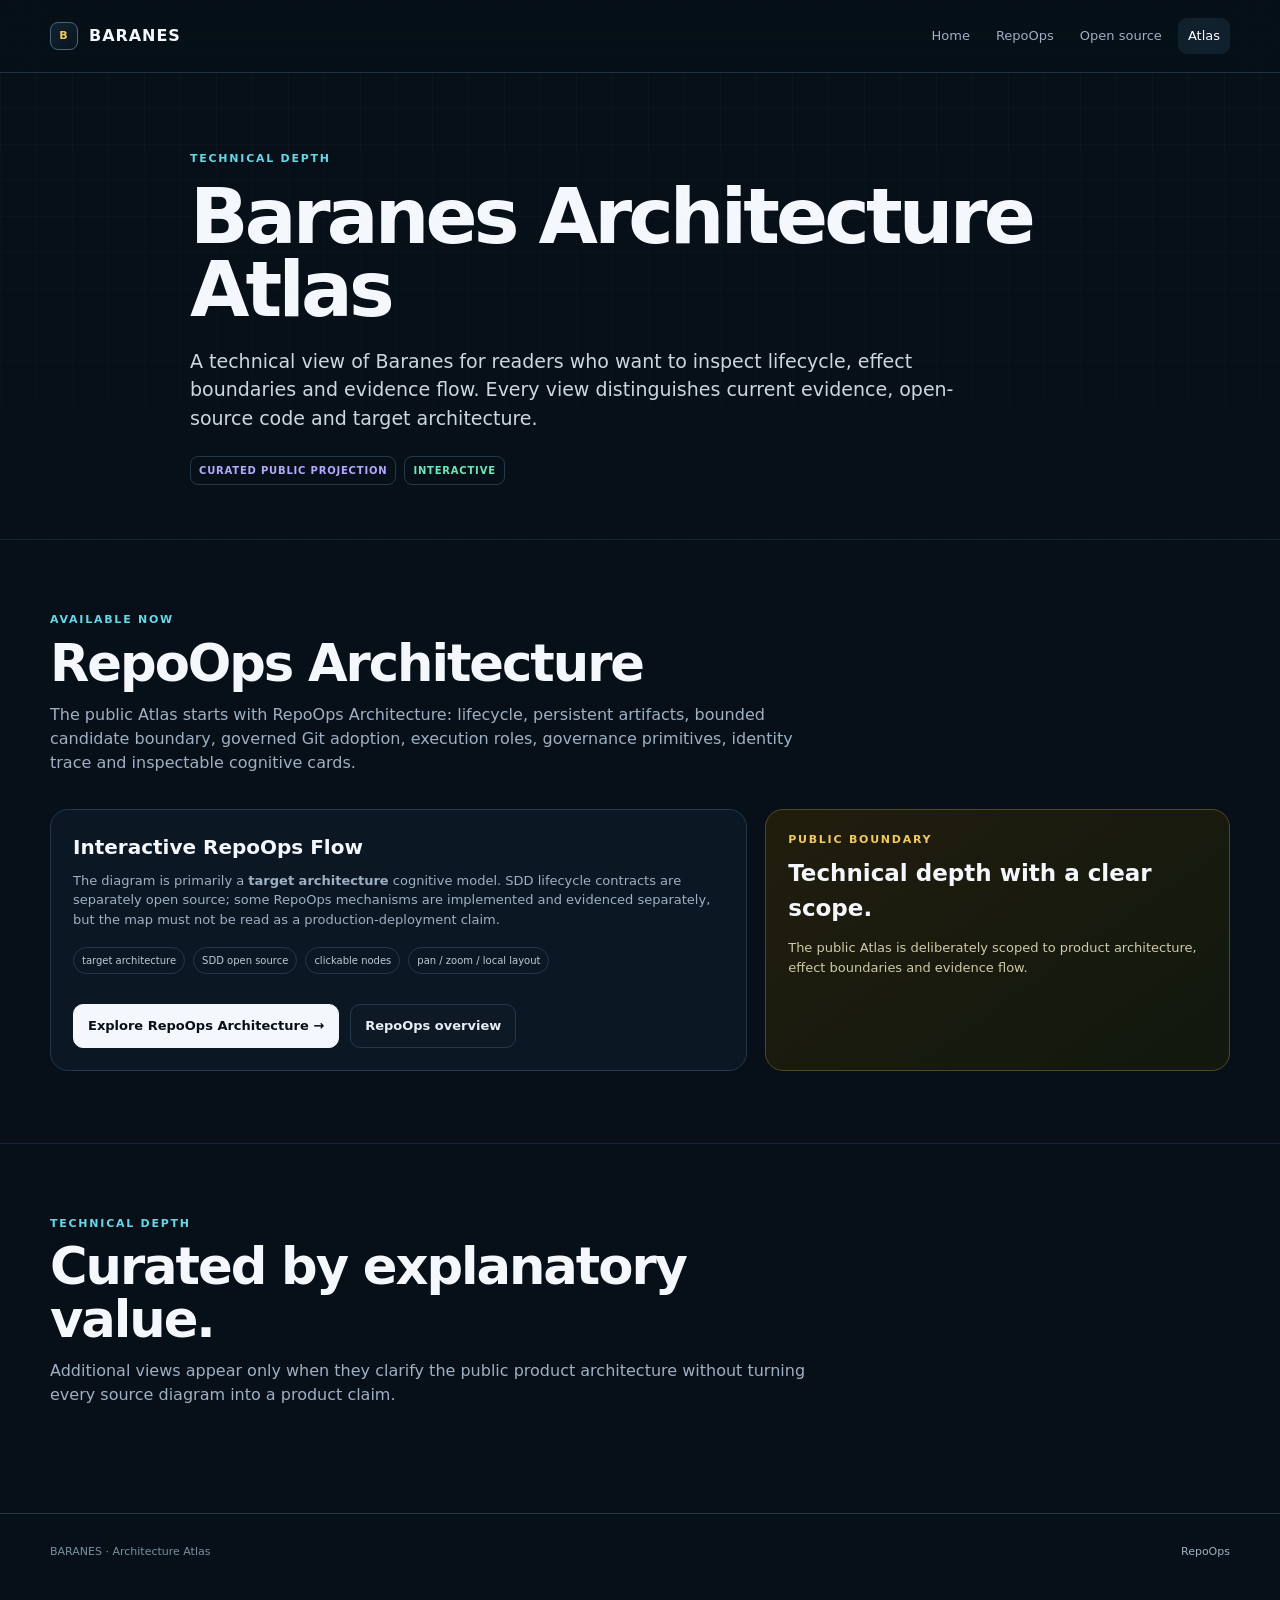
==== atlas/index.html @ 4f7cf048 "Publish Baranes Public Site V0" ====
<!doctype html><html lang="en"><head><meta charset="utf-8"><meta name="viewport" content="width=device-width,initial-scale=1"><title>Architecture Atlas — Baranes</title><meta name="description" content="Curated public technical architecture for Baranes, beginning with the interactive RepoOps target model."><link rel="stylesheet" href="../assets/site.css"></head><body>
<header class="topbar"><div class="shell topbar-inner"><a class="brand" href="../"><span class="brand-mark">B</span><span>BARANES</span></a><nav class="nav"><a data-nav href="../">Home</a><a data-nav href="../repoops/">RepoOps</a><a data-nav href="../open-source/">Open source</a><a data-nav href="./">Atlas</a></nav></div></header>
<main><section class="shell page-hero"><div class="eyebrow">Technical depth</div><h1>Baranes Architecture Atlas</h1><p>A technical view of Baranes for readers who want to inspect lifecycle, effect boundaries and evidence flow. Every view distinguishes current evidence, open-source code and target architecture.</p><div class="label-row"><span class="label target">Curated public projection</span><span class="label now">Interactive</span></div></section>
<section class="section"><div class="shell"><div class="section-head"><div class="kicker">Available now</div><h2>RepoOps Architecture</h2><p>The public Atlas starts with RepoOps Architecture: lifecycle, persistent artifacts, bounded candidate boundary, governed Git adoption, execution roles, governance primitives, identity trace and inspectable cognitive cards.</p></div><div class="proof-row"><div class="proof"><h3>Interactive RepoOps Flow</h3><p>The diagram is primarily a <b>target architecture</b> cognitive model. SDD lifecycle contracts are separately open source; some RepoOps mechanisms are implemented and evidenced separately, but the map must not be read as a production-deployment claim.</p><div class="meta"><span class="pill">target architecture</span><span class="pill">SDD open source</span><span class="pill">clickable nodes</span><span class="pill">pan / zoom / local layout</span></div><div class="cta-row"><a class="btn primary" href="./repoops/">Explore RepoOps Architecture →</a><a class="btn secondary" href="../repoops/">RepoOps overview</a></div></div><div class="callout"><div class="kicker">Public boundary</div><h3>Technical depth with a clear scope.</h3><p>The public Atlas is deliberately scoped to product architecture, effect boundaries and evidence flow.</p></div></div></div></section>
<section class="section"><div class="shell"><div class="section-head"><div class="kicker">Technical depth</div><h2>Curated by explanatory value.</h2><p>Additional views appear only when they clarify the public product architecture without turning every source diagram into a product claim.</p></div></div></section></main>
<footer class="footer"><div class="shell footer-inner"><span>BARANES · Architecture Atlas</span><a href="../repoops/">RepoOps</a></div></footer><script src="../assets/site.js"></script></body></html>
---- assets/site.css ----
:root{
  color-scheme:dark;
  --bg:#071018;
  --surface:#0c1722;
  --surface-2:#111f2d;
  --line:#24384a;
  --line-soft:#193044;
  --text:#f4f7fb;
  --muted:#9eb0c2;
  --soft:#c9d4de;
  --amber:#f4c95d;
  --cyan:#65d7e6;
  --green:#6ee7b7;
  --violet:#b6a7ff;
  --max:1180px;
}
*{box-sizing:border-box}
html{scroll-behavior:smooth}
body{margin:0;background:var(--bg);color:var(--text);font-family:Inter,ui-sans-serif,system-ui,-apple-system,BlinkMacSystemFont,"Segoe UI",sans-serif;line-height:1.5}
body:before{content:"";position:fixed;inset:0;pointer-events:none;background-image:linear-gradient(rgba(101,215,230,.035) 1px,transparent 1px),linear-gradient(90deg,rgba(101,215,230,.035) 1px,transparent 1px);background-size:36px 36px;mask-image:linear-gradient(to bottom,black,transparent 80%)}
a{color:inherit}.shell{width:min(var(--max),calc(100% - 40px));margin:auto}.topbar{position:sticky;top:0;z-index:50;border-bottom:1px solid rgba(36,56,74,.85);background:rgba(7,16,24,.88);backdrop-filter:blur(18px)}
.topbar-inner{height:72px;display:flex;align-items:center;justify-content:space-between;gap:22px}.brand{display:flex;align-items:center;gap:11px;text-decoration:none;font-weight:850;letter-spacing:.06em}.brand-mark{width:28px;height:28px;border:1px solid #496679;border-radius:8px;display:grid;place-items:center;font-size:11px;color:var(--amber);background:linear-gradient(145deg,#112331,#09151f)}.nav{display:flex;gap:6px;align-items:center;flex-wrap:wrap}.nav a{padding:8px 10px;border-radius:9px;color:var(--muted);font-size:13px;text-decoration:none}.nav a:hover,.nav a.active{background:#11202d;color:#fff}.nav .github{border:1px solid var(--line);color:#e7edf4}
.hero{padding:96px 0 72px;display:grid;grid-template-columns:minmax(0,1.18fr) minmax(340px,.82fr);gap:64px;align-items:center}.eyebrow,.kicker{font-size:11px;font-weight:850;letter-spacing:.16em;text-transform:uppercase;color:var(--cyan)}.hero h1{font-size:clamp(52px,7vw,92px);line-height:.93;letter-spacing:-.055em;margin:14px 0 22px}.lede{max-width:760px;font-size:clamp(19px,2vw,25px);line-height:1.35;color:#dce6ee;margin:0}.hero-copy{margin-top:24px;max-width:720px;font-size:15px;color:var(--muted)}.cta-row{display:flex;gap:11px;flex-wrap:wrap;margin-top:30px}.btn{display:inline-flex;align-items:center;justify-content:center;gap:7px;padding:11px 14px;border-radius:10px;text-decoration:none;font-size:13px;font-weight:780;border:1px solid var(--line)}.btn.primary{background:var(--text);color:#071018;border-color:var(--text)}.btn.secondary{background:#0d1a26;color:#e7eef5}.hero-panel{border:1px solid var(--line);border-radius:24px;padding:22px;background:linear-gradient(160deg,rgba(17,31,45,.96),rgba(8,20,29,.96));box-shadow:0 28px 80px rgba(0,0,0,.25)}.status-grid{display:grid;gap:10px}.status-card{border:1px solid var(--line-soft);border-radius:14px;padding:14px 15px;background:#0a1621}.status-label{font-size:9px;font-weight:900;letter-spacing:.12em;text-transform:uppercase;margin-bottom:5px}.status-label.now{color:var(--green)}.status-label.oss{color:var(--amber)}.status-label.target{color:var(--violet)}.status-card b{display:block;font-size:15px;margin-bottom:3px}.status-card p{margin:0;font-size:12px;color:var(--muted)}
.section{padding:72px 0;border-top:1px solid rgba(36,56,74,.55)}.section-head{max-width:780px;margin-bottom:34px}.section h2{font-size:clamp(32px,4vw,54px);line-height:1.03;letter-spacing:-.04em;margin:8px 0 13px}.section-head p{margin:0;color:var(--muted);font-size:16px}.cards{display:grid;grid-template-columns:repeat(3,minmax(0,1fr));gap:14px}.card{min-height:230px;padding:20px;border:1px solid var(--line);border-radius:18px;background:linear-gradient(145deg,#0e1c29,#09151f);display:flex;flex-direction:column}.card .num{font-size:10px;color:#6f879a;font-weight:800}.card h3{font-size:20px;margin:26px 0 10px}.card p{font-size:13px;color:var(--muted);margin:0}.card a{margin-top:auto;padding-top:24px;text-decoration:none;font-size:12px;font-weight:820;color:var(--cyan)}.problem-grid{display:grid;grid-template-columns:1fr 1fr;gap:18px}.quote-box{border:1px solid var(--line);border-radius:20px;padding:26px;background:#0a1621}.quote-box strong{font-size:25px;line-height:1.18;letter-spacing:-.025em;display:block}.quote-box p{color:var(--muted);font-size:13px;margin:16px 0 0}.principles{display:grid;gap:12px}.principle{padding:16px 18px;border-left:2px solid var(--cyan);background:#0a1621}.principle b{display:block;margin-bottom:4px}.principle span{font-size:13px;color:var(--muted)}
.flow{display:grid;grid-template-columns:repeat(5,minmax(0,1fr));gap:8px;align-items:stretch}.flow-step{position:relative;padding:16px 14px;border:1px solid var(--line);border-radius:14px;background:#0b1824}.flow-step:not(:last-child):after{content:"→";position:absolute;right:-11px;top:50%;transform:translateY(-50%);color:#7890a2;background:var(--bg);padding:2px}.flow-step b{display:block;font-size:12px;margin-bottom:5px}.flow-step span{font-size:10px;color:var(--muted)}
.proof-row{display:grid;grid-template-columns:1.2fr .8fr;gap:18px}.proof{border:1px solid var(--line);border-radius:18px;padding:22px;background:#0b1824}.proof h3{margin:0 0 9px;font-size:20px}.proof p{margin:0;color:var(--muted);font-size:13px}.proof .meta{margin-top:18px;display:flex;gap:8px;flex-wrap:wrap}.pill{border:1px solid var(--line);border-radius:999px;padding:5px 8px;font-size:10px;color:#bdcbd7}.callout{border:1px solid #514924;border-radius:18px;padding:22px;background:linear-gradient(145deg,#211d0d,#11180f)}.callout .kicker{color:var(--amber)}.callout h3{font-size:23px;margin:8px 0}.callout p{font-size:13px;color:#cfcaa9}.callout a{color:#fff;text-decoration:none;font-size:12px;font-weight:850}
.page-hero{padding:78px 0 54px;max-width:900px}.page-hero h1{font-size:clamp(48px,6vw,78px);line-height:.96;letter-spacing:-.05em;margin:12px 0 20px}.page-hero p{font-size:19px;color:#cbd7e1;max-width:780px}.label-row{display:flex;gap:8px;flex-wrap:wrap;margin-top:24px}.label{font-size:10px;font-weight:850;letter-spacing:.08em;text-transform:uppercase;padding:6px 8px;border-radius:8px;border:1px solid var(--line)}.label.target{color:var(--violet)}.label.now{color:var(--green)}.label.oss{color:var(--amber)}.two-col{display:grid;grid-template-columns:1fr 1fr;gap:20px}.feature-list{display:grid;gap:11px}.feature{padding:18px;border:1px solid var(--line);border-radius:15px;background:#0a1621}.feature b{display:block;margin-bottom:5px}.feature span{font-size:13px;color:var(--muted)}.codeflow{font-family:ui-monospace,SFMono-Regular,Menlo,monospace;font-size:12px;line-height:1.65;white-space:pre-wrap;color:#d7e4ed;border:1px solid var(--line);border-radius:16px;padding:20px;background:#061019;overflow:auto}.disclosure-table{width:100%;border-collapse:collapse;font-size:13px}.disclosure-table th,.disclosure-table td{text-align:left;padding:13px 12px;border-bottom:1px solid var(--line);vertical-align:top}.disclosure-table th{font-size:10px;text-transform:uppercase;letter-spacing:.08em;color:#7890a2}.tag{white-space:nowrap;font-size:9px;font-weight:900;letter-spacing:.08em;border-radius:999px;padding:5px 8px;border:1px solid var(--line)}.tag.keep{color:var(--green)}.tag.simplify{color:var(--cyan)}.tag.restricted{color:#f0a8a8}.tag.stale{color:var(--amber)}
.footer{border-top:1px solid var(--line);padding:30px 0 42px;color:#7890a2;font-size:11px}.footer-inner{display:flex;justify-content:space-between;gap:24px;flex-wrap:wrap}.footer a{text-decoration:none;color:#9fb0c2}
@media(max-width:900px){.hero{grid-template-columns:1fr;gap:34px;padding-top:64px}.cards{grid-template-columns:1fr}.problem-grid,.proof-row,.two-col{grid-template-columns:1fr}.flow{grid-template-columns:1fr 1fr}.flow-step:not(:last-child):after{display:none}.topbar-inner{height:auto;min-height:64px;padding:11px 0;align-items:flex-start;flex-direction:column}.nav{width:100%}.section{padding:52px 0}.shell{width:min(var(--max),calc(100% - 28px))}}
@media(max-width:560px){.flow{grid-template-columns:1fr}.hero h1{font-size:52px}.nav a{font-size:12px;padding:6px 7px}}
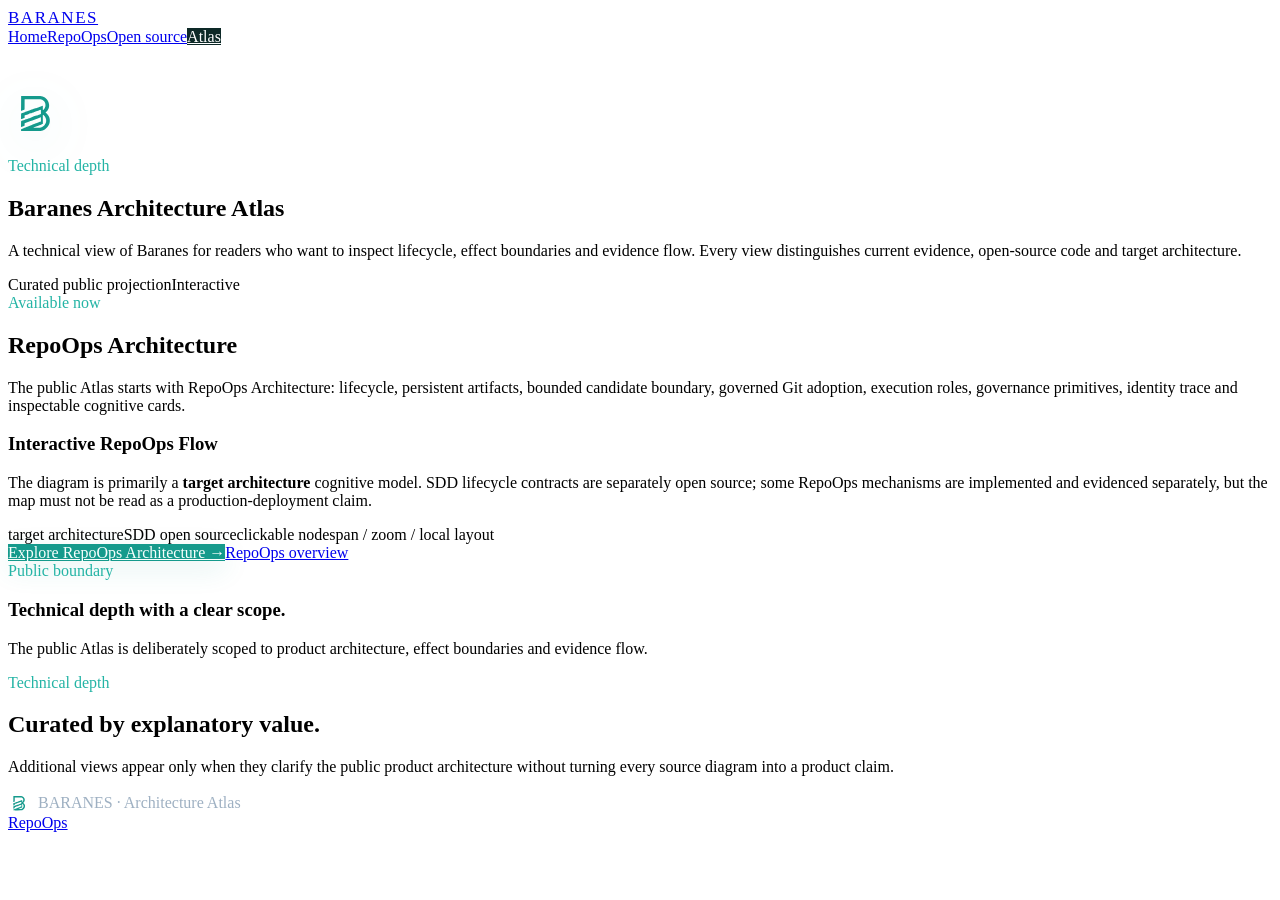
==== commit bf2d8776: "Declare Baranes metadata and favicon statically" ====
--- a/atlas/index.html
+++ b/atlas/index.html
@@ -1,4 +1,4 @@
-<!doctype html><html lang="en"><head><meta charset="utf-8"><meta name="viewport" content="width=device-width,initial-scale=1"><title>Architecture Atlas — Baranes</title><meta name="description" content="Curated public technical architecture for Baranes, beginning with the interactive RepoOps target model."><link rel="stylesheet" href="../assets/site.css"></head><body>
+<!doctype html><html lang="en"><head><meta charset="utf-8"><meta name="viewport" content="width=device-width,initial-scale=1"><title>Architecture Atlas — Baranes</title><meta name="description" content="Curated public technical architecture for Baranes, beginning with the interactive RepoOps target model."><meta name="theme-color" content="#071018"><link rel="canonical" href="https://magronxo.github.io/baranes-site/atlas/"><meta property="og:title" content="Architecture Atlas — Baranes"><meta property="og:description" content="Curated public technical architecture for Baranes, beginning with the interactive RepoOps target model."><meta property="og:type" content="website"><meta property="og:url" content="https://magronxo.github.io/baranes-site/atlas/"><meta name="twitter:card" content="summary"><meta name="twitter:title" content="Architecture Atlas — Baranes"><meta name="twitter:description" content="Curated public technical architecture for Baranes, beginning with the interactive RepoOps target model."><link rel="icon" type="image/svg+xml" href="../assets/baranes-symbol-teal.svg"><link rel="stylesheet" href="../assets/site.css"><link rel="stylesheet" href="../assets/brand.css"></head><body>
 <header class="topbar"><div class="shell topbar-inner"><a class="brand" href="../"><span class="brand-mark">B</span><span>BARANES</span></a><nav class="nav"><a data-nav href="../">Home</a><a data-nav href="../repoops/">RepoOps</a><a data-nav href="../open-source/">Open source</a><a data-nav href="./">Atlas</a></nav></div></header>
 <main><section class="shell page-hero"><div class="eyebrow">Technical depth</div><h1>Baranes Architecture Atlas</h1><p>A technical view of Baranes for readers who want to inspect lifecycle, effect boundaries and evidence flow. Every view distinguishes current evidence, open-source code and target architecture.</p><div class="label-row"><span class="label target">Curated public projection</span><span class="label now">Interactive</span></div></section>
 <section class="section"><div class="shell"><div class="section-head"><div class="kicker">Available now</div><h2>RepoOps Architecture</h2><p>The public Atlas starts with RepoOps Architecture: lifecycle, persistent artifacts, bounded candidate boundary, governed Git adoption, execution roles, governance primitives, identity trace and inspectable cognitive cards.</p></div><div class="proof-row"><div class="proof"><h3>Interactive RepoOps Flow</h3><p>The diagram is primarily a <b>target architecture</b> cognitive model. SDD lifecycle contracts are separately open source; some RepoOps mechanisms are implemented and evidenced separately, but the map must not be read as a production-deployment claim.</p><div class="meta"><span class="pill">target architecture</span><span class="pill">SDD open source</span><span class="pill">clickable nodes</span><span class="pill">pan / zoom / local layout</span></div><div class="cta-row"><a class="btn primary" href="./repoops/">Explore RepoOps Architecture →</a><a class="btn secondary" href="../repoops/">RepoOps overview</a></div></div><div class="callout"><div class="kicker">Public boundary</div><h3>Technical depth with a clear scope.</h3><p>The public Atlas is deliberately scoped to product architecture, effect boundaries and evidence flow.</p></div></div></div></section>
--- a/assets/brand.css
+++ b/assets/brand.css
@@ -0,0 +1,92 @@
+:root{
+  --brand-teal:#159a8c;
+  --brand-teal-bright:#24b4a5;
+  --brand-yellow:#f2c94c;
+  --cyan:#2ab5a7;
+}
+body:before{
+  background-image:linear-gradient(rgba(21,154,140,.045) 1px,transparent 1px),linear-gradient(90deg,rgba(21,154,140,.045) 1px,transparent 1px);
+}
+.topbar-inner{height:78px}
+.brand{gap:13px;font-size:17px}
+.brand-mark{
+  width:42px;
+  height:42px;
+  border:0;
+  border-radius:0;
+  font-size:0;
+  color:transparent;
+  background:transparent url('./baranes-symbol-teal.svg') center/contain no-repeat;
+  filter:drop-shadow(0 0 12px rgba(21,154,140,.18));
+}
+.brand>span:last-child{letter-spacing:.09em}
+.brand:hover .brand-mark{filter:drop-shadow(0 0 15px rgba(36,180,165,.3))}
+.nav a:hover,.nav a.active{background:#0d2927;color:#fff}
+.btn.primary{
+  background:var(--brand-teal);
+  color:#f7fffd;
+  border-color:#2aa99c;
+  box-shadow:0 8px 28px rgba(21,154,140,.12);
+}
+.btn.primary:hover{background:var(--brand-teal-bright);border-color:#41c6b8}
+.eyebrow,.kicker{color:var(--brand-teal-bright)}
+.card a{color:var(--brand-teal-bright)}
+.principle{border-left-color:var(--brand-teal)}
+.hero>div:first-child:before{
+  content:"";
+  display:block;
+  width:74px;
+  height:74px;
+  margin:0 0 18px;
+  background:url('./baranes-symbol-teal.svg') center/contain no-repeat;
+  filter:drop-shadow(0 12px 28px rgba(21,154,140,.14));
+}
+.page-hero:before{
+  content:"";
+  display:block;
+  width:54px;
+  height:54px;
+  margin-bottom:17px;
+  background:url('./baranes-symbol-teal.svg') center/contain no-repeat;
+  filter:drop-shadow(0 10px 24px rgba(21,154,140,.13));
+}
+.footer-inner>span:first-child{display:flex;align-items:center;gap:8px;color:#9eb0c2}
+.footer-inner>span:first-child:before{
+  content:"";
+  width:22px;
+  height:22px;
+  flex:0 0 22px;
+  background:url('./baranes-symbol-teal.svg') center/contain no-repeat;
+}
+.atlas-public-intro>div:first-child:before{
+  content:"";
+  display:block;
+  width:50px;
+  height:50px;
+  margin-bottom:13px;
+  background:url('./baranes-symbol-teal.svg') center/contain no-repeat;
+  filter:drop-shadow(0 10px 24px rgba(21,154,140,.14));
+}
+.atlas-toolbar>div:first-child{position:relative;padding-left:34px}
+.atlas-toolbar>div:first-child:before{
+  content:"";
+  position:absolute;
+  left:0;
+  top:50%;
+  width:25px;
+  height:25px;
+  transform:translateY(-50%);
+  background:url('./baranes-symbol-teal.svg') center/contain no-repeat;
+}
+.atlas-kicker{color:var(--brand-teal-bright)!important}
+:focus-visible{outline:2px solid var(--brand-teal-bright);outline-offset:3px}
+@media(prefers-reduced-motion:reduce){
+  html{scroll-behavior:auto}
+  *,*::before,*::after{animation-duration:.01ms!important;animation-iteration-count:1!important;transition-duration:.01ms!important;scroll-behavior:auto!important}
+}
+@media(max-width:900px){
+  .topbar-inner{height:auto}
+  .brand-mark{width:38px;height:38px}
+  .hero>div:first-child:before{width:62px;height:62px;margin-bottom:15px}
+  .page-hero:before{width:48px;height:48px}
+}
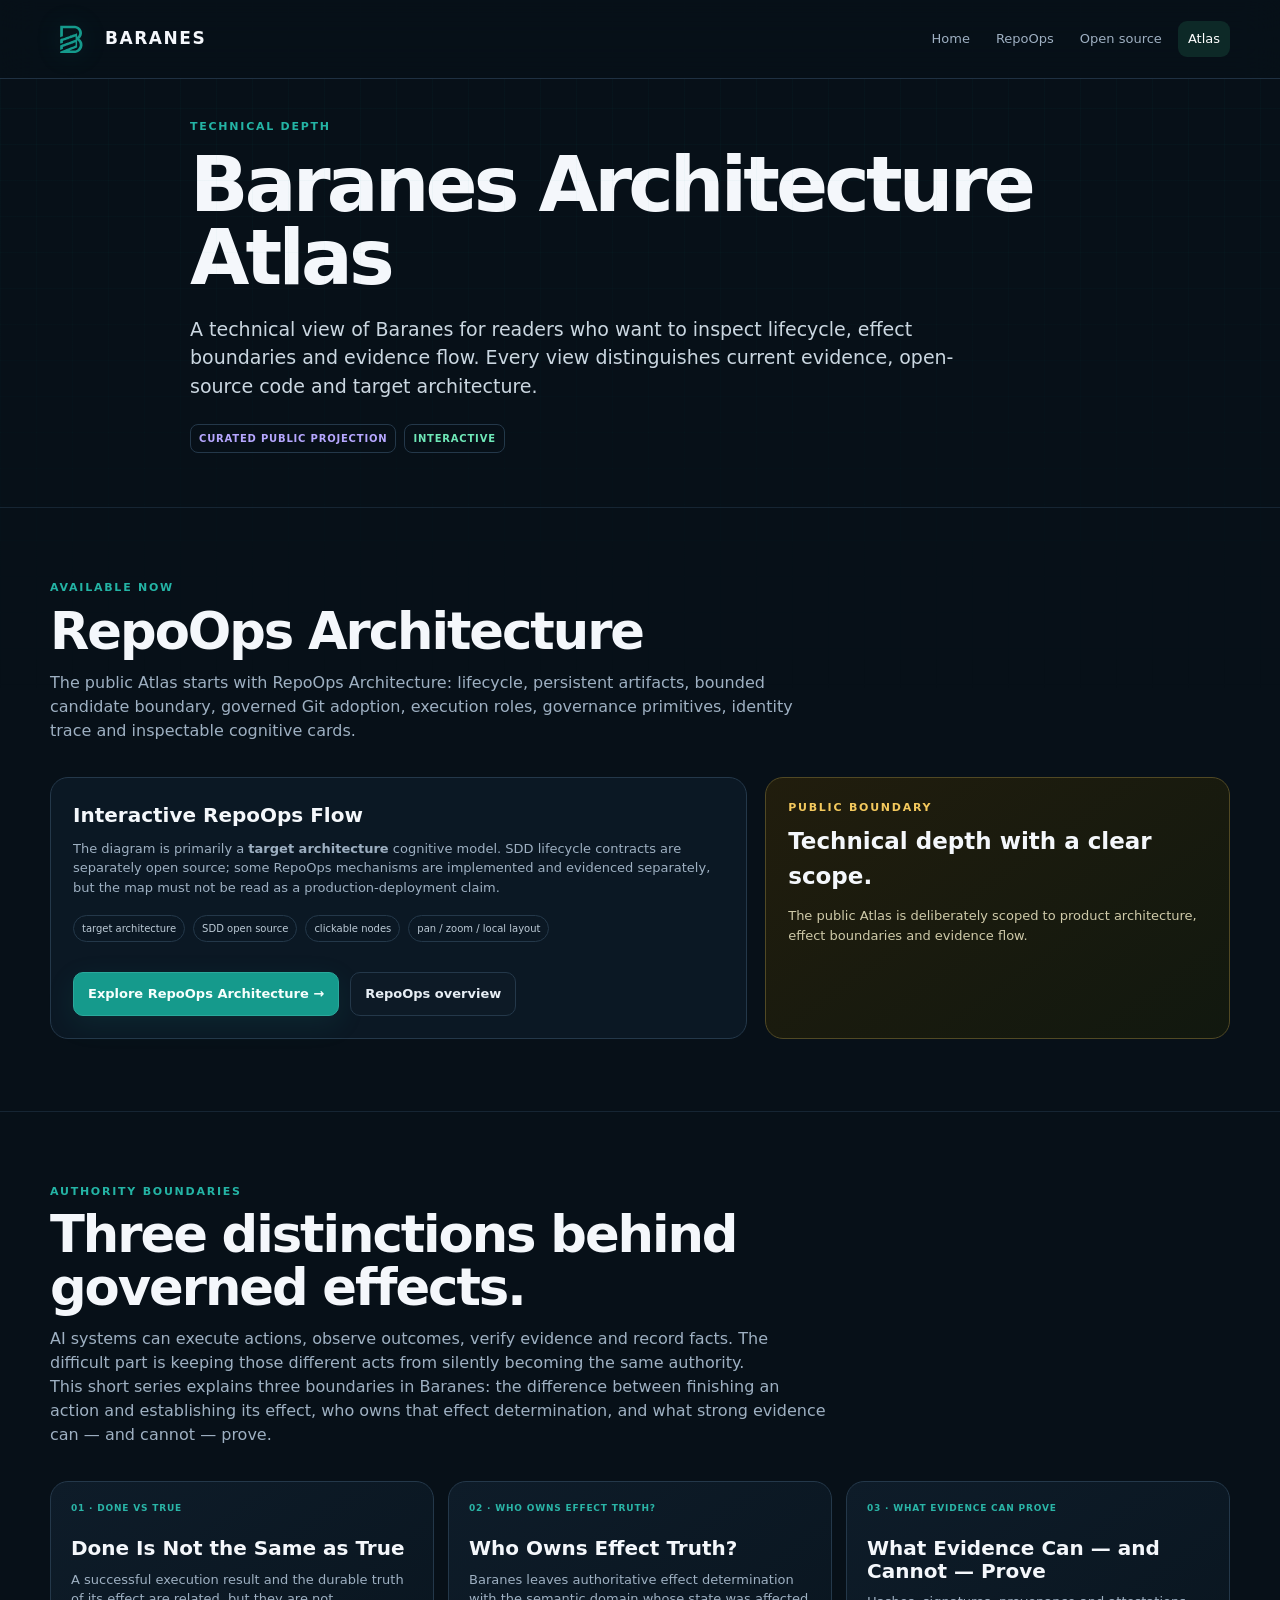
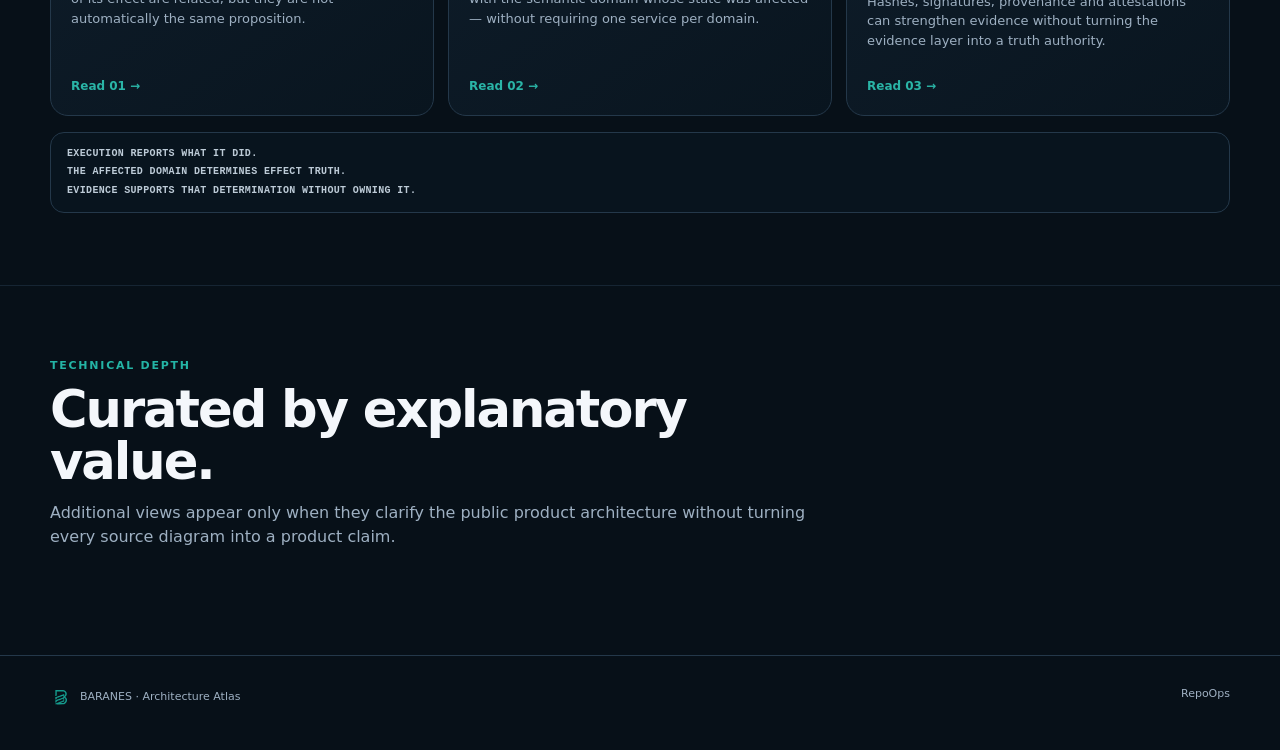
==== commit 73c987c8: "Add Atlas authority-boundary fascicles" ====
--- a/atlas/index.html
+++ b/atlas/index.html
@@ -1,6 +1,7 @@
-<!doctype html><html lang="en"><head><meta charset="utf-8"><meta name="viewport" content="width=device-width,initial-scale=1"><title>Architecture Atlas — Baranes</title><meta name="description" content="Curated public technical architecture for Baranes, beginning with the interactive RepoOps target model."><meta name="theme-color" content="#071018"><link rel="canonical" href="https://magronxo.github.io/baranes-site/atlas/"><meta property="og:title" content="Architecture Atlas — Baranes"><meta property="og:description" content="Curated public technical architecture for Baranes, beginning with the interactive RepoOps target model."><meta property="og:type" content="website"><meta property="og:url" content="https://magronxo.github.io/baranes-site/atlas/"><meta name="twitter:card" content="summary"><meta name="twitter:title" content="Architecture Atlas — Baranes"><meta name="twitter:description" content="Curated public technical architecture for Baranes, beginning with the interactive RepoOps target model."><link rel="icon" type="image/svg+xml" href="../assets/baranes-symbol-teal.svg"><link rel="stylesheet" href="../assets/site.css"><link rel="stylesheet" href="../assets/brand.css"></head><body>
-<header class="topbar"><div class="shell topbar-inner"><a class="brand" href="../"><span class="brand-mark">B</span><span>BARANES</span></a><nav class="nav"><a data-nav href="../">Home</a><a data-nav href="../repoops/">RepoOps</a><a data-nav href="../open-source/">Open source</a><a data-nav href="./">Atlas</a></nav></div></header>
+<!DOCTYPE html>
+<html lang="en"><head><meta charset="utf-8"/><meta content="width=device-width,initial-scale=1" name="viewport"/><title>Architecture Atlas — Baranes</title><meta content="Curated public technical architecture for Baranes, beginning with the interactive RepoOps target model." name="description"/><meta content="#071018" name="theme-color"/><link href="https://magronxo.github.io/baranes-site/atlas/" rel="canonical"/><meta content="Architecture Atlas — Baranes" property="og:title"/><meta content="Curated public technical architecture for Baranes, beginning with the interactive RepoOps target model." property="og:description"/><meta content="website" property="og:type"/><meta content="https://magronxo.github.io/baranes-site/atlas/" property="og:url"/><meta content="summary" name="twitter:card"/><meta content="Architecture Atlas — Baranes" name="twitter:title"/><meta content="Curated public technical architecture for Baranes, beginning with the interactive RepoOps target model." name="twitter:description"/><link href="../assets/baranes-symbol-teal.svg" rel="icon" type="image/svg+xml"/><link href="../assets/site.css" rel="stylesheet"/><link href="../assets/brand.css" rel="stylesheet"/></head><body>
+<header class="topbar"><div class="shell topbar-inner"><a class="brand" href="../"><span class="brand-mark">B</span><span>BARANES</span></a><nav class="nav"><a data-nav="" href="../">Home</a><a data-nav="" href="../repoops/">RepoOps</a><a data-nav="" href="../open-source/">Open source</a><a data-nav="" href="./">Atlas</a></nav></div></header>
 <main><section class="shell page-hero"><div class="eyebrow">Technical depth</div><h1>Baranes Architecture Atlas</h1><p>A technical view of Baranes for readers who want to inspect lifecycle, effect boundaries and evidence flow. Every view distinguishes current evidence, open-source code and target architecture.</p><div class="label-row"><span class="label target">Curated public projection</span><span class="label now">Interactive</span></div></section>
 <section class="section"><div class="shell"><div class="section-head"><div class="kicker">Available now</div><h2>RepoOps Architecture</h2><p>The public Atlas starts with RepoOps Architecture: lifecycle, persistent artifacts, bounded candidate boundary, governed Git adoption, execution roles, governance primitives, identity trace and inspectable cognitive cards.</p></div><div class="proof-row"><div class="proof"><h3>Interactive RepoOps Flow</h3><p>The diagram is primarily a <b>target architecture</b> cognitive model. SDD lifecycle contracts are separately open source; some RepoOps mechanisms are implemented and evidenced separately, but the map must not be read as a production-deployment claim.</p><div class="meta"><span class="pill">target architecture</span><span class="pill">SDD open source</span><span class="pill">clickable nodes</span><span class="pill">pan / zoom / local layout</span></div><div class="cta-row"><a class="btn primary" href="./repoops/">Explore RepoOps Architecture →</a><a class="btn secondary" href="../repoops/">RepoOps overview</a></div></div><div class="callout"><div class="kicker">Public boundary</div><h3>Technical depth with a clear scope.</h3><p>The public Atlas is deliberately scoped to product architecture, effect boundaries and evidence flow.</p></div></div></div></section>
-<section class="section"><div class="shell"><div class="section-head"><div class="kicker">Technical depth</div><h2>Curated by explanatory value.</h2><p>Additional views appear only when they clarify the public product architecture without turning every source diagram into a product claim.</p></div></div></section></main>
+<section class="section" id="authority-boundaries"><div class="shell"><div class="section-head"><div class="kicker">Authority boundaries</div><h2>Three distinctions behind governed effects.</h2><p>AI systems can execute actions, observe outcomes, verify evidence and record facts. The difficult part is keeping those different acts from silently becoming the same authority.</p><p>This short series explains three boundaries in Baranes: the difference between finishing an action and establishing its effect, who owns that effect determination, and what strong evidence can — and cannot — prove.</p></div><div class="series-index"><article class="series-card"><div class="num">01 · DONE VS TRUE</div><h3>Done Is Not the Same as True</h3><p>A successful execution result and the durable truth of its effect are related, but they are not automatically the same proposition.</p><a href="./done-vs-true/">Read 01 →</a></article><article class="series-card"><div class="num">02 · WHO OWNS EFFECT TRUTH?</div><h3>Who Owns Effect Truth?</h3><p>Baranes leaves authoritative effect determination with the semantic domain whose state was affected — without requiring one service per domain.</p><a href="./effect-truth/">Read 02 →</a></article><article class="series-card"><div class="num">03 · WHAT EVIDENCE CAN PROVE</div><h3>What Evidence Can — and Cannot — Prove</h3><p>Hashes, signatures, provenance and attestations can strengthen evidence without turning the evidence layer into a truth authority.</p><a href="./evidence-and-truth/">Read 03 →</a></article></div><div class="series-takeaway"><span>EXECUTION REPORTS WHAT IT DID.</span><span>THE AFFECTED DOMAIN DETERMINES EFFECT TRUTH.</span><span>EVIDENCE SUPPORTS THAT DETERMINATION WITHOUT OWNING IT.</span></div></div></section><section class="section"><div class="shell"><div class="section-head"><div class="kicker">Technical depth</div><h2>Curated by explanatory value.</h2><p>Additional views appear only when they clarify the public product architecture without turning every source diagram into a product claim.</p></div></div></section></main>
 <footer class="footer"><div class="shell footer-inner"><span>BARANES · Architecture Atlas</span><a href="../repoops/">RepoOps</a></div></footer><script src="../assets/site.js"></script></body></html>
--- a/assets/site.css
+++ b/assets/site.css
@@ -28,3 +28,38 @@
 .footer{border-top:1px solid var(--line);padding:30px 0 42px;color:#7890a2;font-size:11px}.footer-inner{display:flex;justify-content:space-between;gap:24px;flex-wrap:wrap}.footer a{text-decoration:none;color:#9fb0c2}
 @media(max-width:900px){.hero{grid-template-columns:1fr;gap:34px;padding-top:64px}.cards{grid-template-columns:1fr}.problem-grid,.proof-row,.two-col{grid-template-columns:1fr}.flow{grid-template-columns:1fr 1fr}.flow-step:not(:last-child):after{display:none}.topbar-inner{height:auto;min-height:64px;padding:11px 0;align-items:flex-start;flex-direction:column}.nav{width:100%}.section{padding:52px 0}.shell{width:min(var(--max),calc(100% - 28px))}}
 @media(max-width:560px){.flow{grid-template-columns:1fr}.hero h1{font-size:52px}.nav a{font-size:12px;padding:6px 7px}}
+
+
+/* Atlas authority-boundary fascicles */
+.series-index{display:grid;grid-template-columns:repeat(3,minmax(0,1fr));gap:14px}
+.series-card{min-height:235px;padding:20px;border:1px solid var(--line);border-radius:18px;background:linear-gradient(145deg,#0e1c29,#09151f);display:flex;flex-direction:column}
+.series-card .num{font-size:9px;letter-spacing:.09em;color:var(--cyan);font-weight:850}
+.series-card h3{font-size:20px;line-height:1.12;margin:22px 0 10px}
+.series-card p{font-size:13px;color:var(--muted);margin:0}
+.series-card a{margin-top:auto;padding-top:24px;text-decoration:none;font-size:12px;font-weight:820;color:var(--cyan)}
+.series-takeaway{margin-top:16px;padding:14px 16px;border:1px solid var(--line);border-radius:14px;background:#08141e;display:grid;gap:4px;font:700 10px/1.45 ui-monospace,SFMono-Regular,Menlo,monospace;color:#bdcbd7;letter-spacing:.035em}
+.fascicle-page{overflow:hidden}
+.fascicle-hero{padding:46px 0 42px;max-width:1060px}
+.fascicle-breadcrumb{display:flex;gap:7px;align-items:center;flex-wrap:wrap;margin-bottom:18px;font-size:10px;text-transform:uppercase;letter-spacing:.09em;color:#7890a2}
+.fascicle-breadcrumb a{text-decoration:none;color:#a9bac7}
+.fascicle-hero h1{font-size:clamp(48px,6.5vw,82px);line-height:.94;letter-spacing:-.052em;margin:10px 0 17px;max-width:940px}
+.fascicle-deck{font-size:clamp(18px,2vw,24px);line-height:1.38;color:#d5e0e8;max-width:850px;margin:0}
+.concept-equation{margin-top:28px;padding:18px 20px;border:1px solid var(--line);border-radius:16px;background:#08141e;display:grid;grid-template-columns:1fr auto 1fr;align-items:center;gap:18px;font:800 clamp(15px,2vw,22px)/1.25 ui-monospace,SFMono-Regular,Menlo,monospace;letter-spacing:-.02em}
+.concept-equation strong{color:var(--amber);font-size:1.15em;white-space:nowrap}
+.concept-equation span:last-child{text-align:right;color:#d8e2ea}
+.concept-equation-stack{grid-template-columns:1fr;gap:7px;text-align:left}.concept-equation-stack strong{line-height:.8}.concept-equation-stack span:last-child{text-align:left}
+.concept-equation.compact{margin:16px 0;font-size:13px;padding:13px 14px}
+.concept-stack{display:grid;gap:7px;margin:18px 0}.concept-stack.two{grid-template-columns:1fr 1fr}.concept-stack code{display:block;padding:10px 12px;border-left:2px solid var(--cyan);background:#08141e;color:#dce6ee;font-size:11px;white-space:normal}.hero-stack{margin-top:28px}.hero-stack code{font-size:12px;padding:12px 14px}
+.authority-diagram{margin-top:22px;padding:18px;border:1px solid var(--line);border-radius:18px;background:linear-gradient(145deg,#0b1824,#07131c)}
+.diagram-linear{display:grid;grid-template-columns:1fr minmax(100px,.32fr) 1fr;gap:12px;align-items:center}
+.authority-node{border:1px solid var(--line);border-radius:14px;padding:14px;background:#0b1722;min-width:0}.authority-node span{display:block;font-size:9px;font-weight:900;letter-spacing:.11em;text-transform:uppercase;margin-bottom:5px}.authority-node b{display:block;font-size:15px;line-height:1.2}.authority-node small{display:block;margin-top:5px;font-size:10px;color:#a9bac7}.authority-node.claim{border-color:#66579d;background:#18162a}.authority-node.claim span{color:var(--violet)}.authority-node.evidence{border-color:#1e7183;background:#09212a}.authority-node.evidence span{color:var(--cyan)}.authority-node.authority{border-color:#198b80;background:#09221f}.authority-node.authority span{color:var(--brand-teal,#2ab5a7)}.authority-node.acceptance{border-color:#6d5c22;background:#211d0d}.authority-node.acceptance span{color:var(--amber)}.authority-node.wide{max-width:680px;width:100%;margin:auto;text-align:center}
+.authority-edge{display:grid;place-items:center;gap:4px;text-align:center;color:#8094a6}.authority-edge span{font-size:9px}.authority-edge b{font-size:24px;font-weight:500;color:#92a6b7}.authority-edge.vertical{margin:6px auto}.authority-edge.separate{opacity:.86}
+.authority-inputs{display:grid;grid-template-columns:repeat(3,minmax(0,1fr));gap:10px}.authority-inputs.four{grid-template-columns:repeat(4,minmax(0,1fr))}
+.acceptance-aside{margin:18px auto 0;padding-top:14px;border-top:1px dashed #5e562d;max-width:680px}.acceptance-aside>span{display:block;margin-bottom:7px;font-size:9px;text-transform:uppercase;letter-spacing:.1em;color:#aa9d65;text-align:center}
+.fascicle-takeaway{margin:18px 0 0;padding-left:15px;border-left:3px solid var(--brand-teal,#159a8c);font-size:15px;font-weight:760;color:#dce6ee}
+.fascicle-copy{max-width:880px}.fascicle-copy>p{color:#bac8d3;font-size:15px;line-height:1.72}.fascicle-copy h3{font-size:22px;letter-spacing:-.02em;margin:36px 0 10px}.fascicle-list{color:#c9d5df;padding-left:22px}.fascicle-list li{margin:7px 0}.misconception{margin:34px 0;padding:19px;border:1px solid var(--line);border-radius:16px;background:#0a1621}.misconception h3{margin:6px 0 8px}.misconception p{margin:0;color:var(--muted)}
+.technical-expander{border:1px solid var(--line);border-radius:16px;background:#08141e;overflow:hidden}.technical-expander summary{cursor:pointer;padding:15px 17px;font-size:13px;font-weight:820;color:#dce6ee;list-style-position:inside}.technical-expander[open] summary{border-bottom:1px solid var(--line)}.technical-body{padding:16px 18px;color:#aebdca;font-size:13px;line-height:1.65}.technical-body p:first-child{margin-top:0}.technical-body blockquote{margin:16px 0;padding:12px 14px;border-left:2px solid var(--cyan);background:#0a1722;color:#d9e4eb}
+.fascicle-nav{display:flex;justify-content:space-between;align-items:center;gap:12px;flex-wrap:wrap;margin-top:18px}.fascicle-nav a{padding:9px 11px;border:1px solid var(--line);border-radius:9px;text-decoration:none;font-size:11px;color:#d8e3eb;background:#0a1621}.fascicle-nav.three{display:grid;grid-template-columns:1fr auto 1fr}.fascicle-nav.three a:last-child{text-align:right}
+.evidence-grid{display:grid;grid-template-columns:1fr 1fr;gap:10px;margin:18px 0}.mini-flow{display:flex;align-items:center;gap:8px;flex-wrap:wrap;margin:18px 0;padding:13px;border:1px solid var(--line);border-radius:14px;background:#08141e}.mini-flow span{font-size:10px;color:#c7d4de}.mini-flow b{color:#7c92a5}
+@media(max-width:900px){.series-index{grid-template-columns:1fr}.fascicle-hero{padding-top:34px}.authority-inputs.four{grid-template-columns:1fr 1fr}.concept-stack.two{grid-template-columns:1fr}.fascicle-nav.three{grid-template-columns:1fr}.fascicle-nav.three a:last-child{text-align:left}}
+@media(max-width:640px){.diagram-linear{grid-template-columns:1fr}.authority-edge{display:flex;justify-content:center}.authority-edge b{transform:rotate(90deg)}.authority-inputs,.authority-inputs.four{grid-template-columns:1fr}.concept-equation{grid-template-columns:1fr;gap:7px}.concept-equation strong{line-height:.8}.concept-equation span:last-child{text-align:left}.evidence-grid{grid-template-columns:1fr}.fascicle-hero h1{font-size:47px}}
--- a/assets/brand.css
+++ b/assets/brand.css
@@ -32,50 +32,56 @@
 .eyebrow,.kicker{color:var(--brand-teal-bright)}
 .card a{color:var(--brand-teal-bright)}
 .principle{border-left-color:var(--brand-teal)}
-.hero>div:first-child:before{
-  content:"";
-  display:block;
-  width:74px;
-  height:74px;
-  margin:0 0 18px;
-  background:url('./baranes-symbol-teal.svg') center/contain no-repeat;
-  filter:drop-shadow(0 12px 28px rgba(21,154,140,.14));
+
+/* The topbar owns the brand mark. Keep page intros compact and content-first. */
+.hero{padding-top:44px}
+.page-hero{padding-top:40px}
+.hero>div:first-child:before,
+.page-hero:before,
+.atlas-public-intro>div:first-child:before,
+.atlas-toolbar>div:first-child:before{
+  content:none!important;
+  display:none!important;
 }
-.page-hero:before{
-  content:"";
-  display:block;
-  width:54px;
-  height:54px;
-  margin-bottom:17px;
-  background:url('./baranes-symbol-teal.svg') center/contain no-repeat;
-  filter:drop-shadow(0 10px 24px rgba(21,154,140,.13));
+.atlas-public-intro{padding-top:18px!important}
+.atlas-toolbar>div:first-child{position:relative;padding-left:0!important}
+
+/* Home: use the upper-right space for the headline, then let the evidence panel begin below it. */
+@media(min-width:901px){
+  .hero{
+    padding-top:32px;
+    grid-template-columns:minmax(0,1fr) minmax(180px,.52fr) minmax(300px,.48fr);
+    grid-template-areas:
+      "eyebrow eyebrow ."
+      "title title ."
+      "lede panel panel"
+      "copy panel panel"
+      "cta panel panel";
+    column-gap:34px;
+    row-gap:0;
+    align-items:start;
+  }
+  .hero>div:first-child{display:contents}
+  .hero .eyebrow{grid-area:eyebrow;margin-bottom:8px}
+  .hero h1{
+    grid-area:title;
+    max-width:930px;
+    margin:0 0 26px;
+    font-size:clamp(52px,5.8vw,84px);
+    line-height:.93;
+  }
+  .hero .lede{grid-area:lede}
+  .hero .hero-copy{grid-area:copy}
+  .hero .cta-row{grid-area:cta}
+  .hero-panel{grid-area:panel;margin-top:34px}
 }
+
 .footer-inner>span:first-child{display:flex;align-items:center;gap:8px;color:#9eb0c2}
 .footer-inner>span:first-child:before{
   content:"";
   width:22px;
   height:22px;
   flex:0 0 22px;
-  background:url('./baranes-symbol-teal.svg') center/contain no-repeat;
-}
-.atlas-public-intro>div:first-child:before{
-  content:"";
-  display:block;
-  width:50px;
-  height:50px;
-  margin-bottom:13px;
-  background:url('./baranes-symbol-teal.svg') center/contain no-repeat;
-  filter:drop-shadow(0 10px 24px rgba(21,154,140,.14));
-}
-.atlas-toolbar>div:first-child{position:relative;padding-left:34px}
-.atlas-toolbar>div:first-child:before{
-  content:"";
-  position:absolute;
-  left:0;
-  top:50%;
-  width:25px;
-  height:25px;
-  transform:translateY(-50%);
   background:url('./baranes-symbol-teal.svg') center/contain no-repeat;
 }
 .atlas-kicker{color:var(--brand-teal-bright)!important}
@@ -87,6 +93,7 @@
 @media(max-width:900px){
   .topbar-inner{height:auto}
   .brand-mark{width:38px;height:38px}
-  .hero>div:first-child:before{width:62px;height:62px;margin-bottom:15px}
-  .page-hero:before{width:48px;height:48px}
+  .hero{padding-top:32px}
+  .page-hero{padding-top:30px}
+  .atlas-public-intro{padding-top:16px!important}
 }
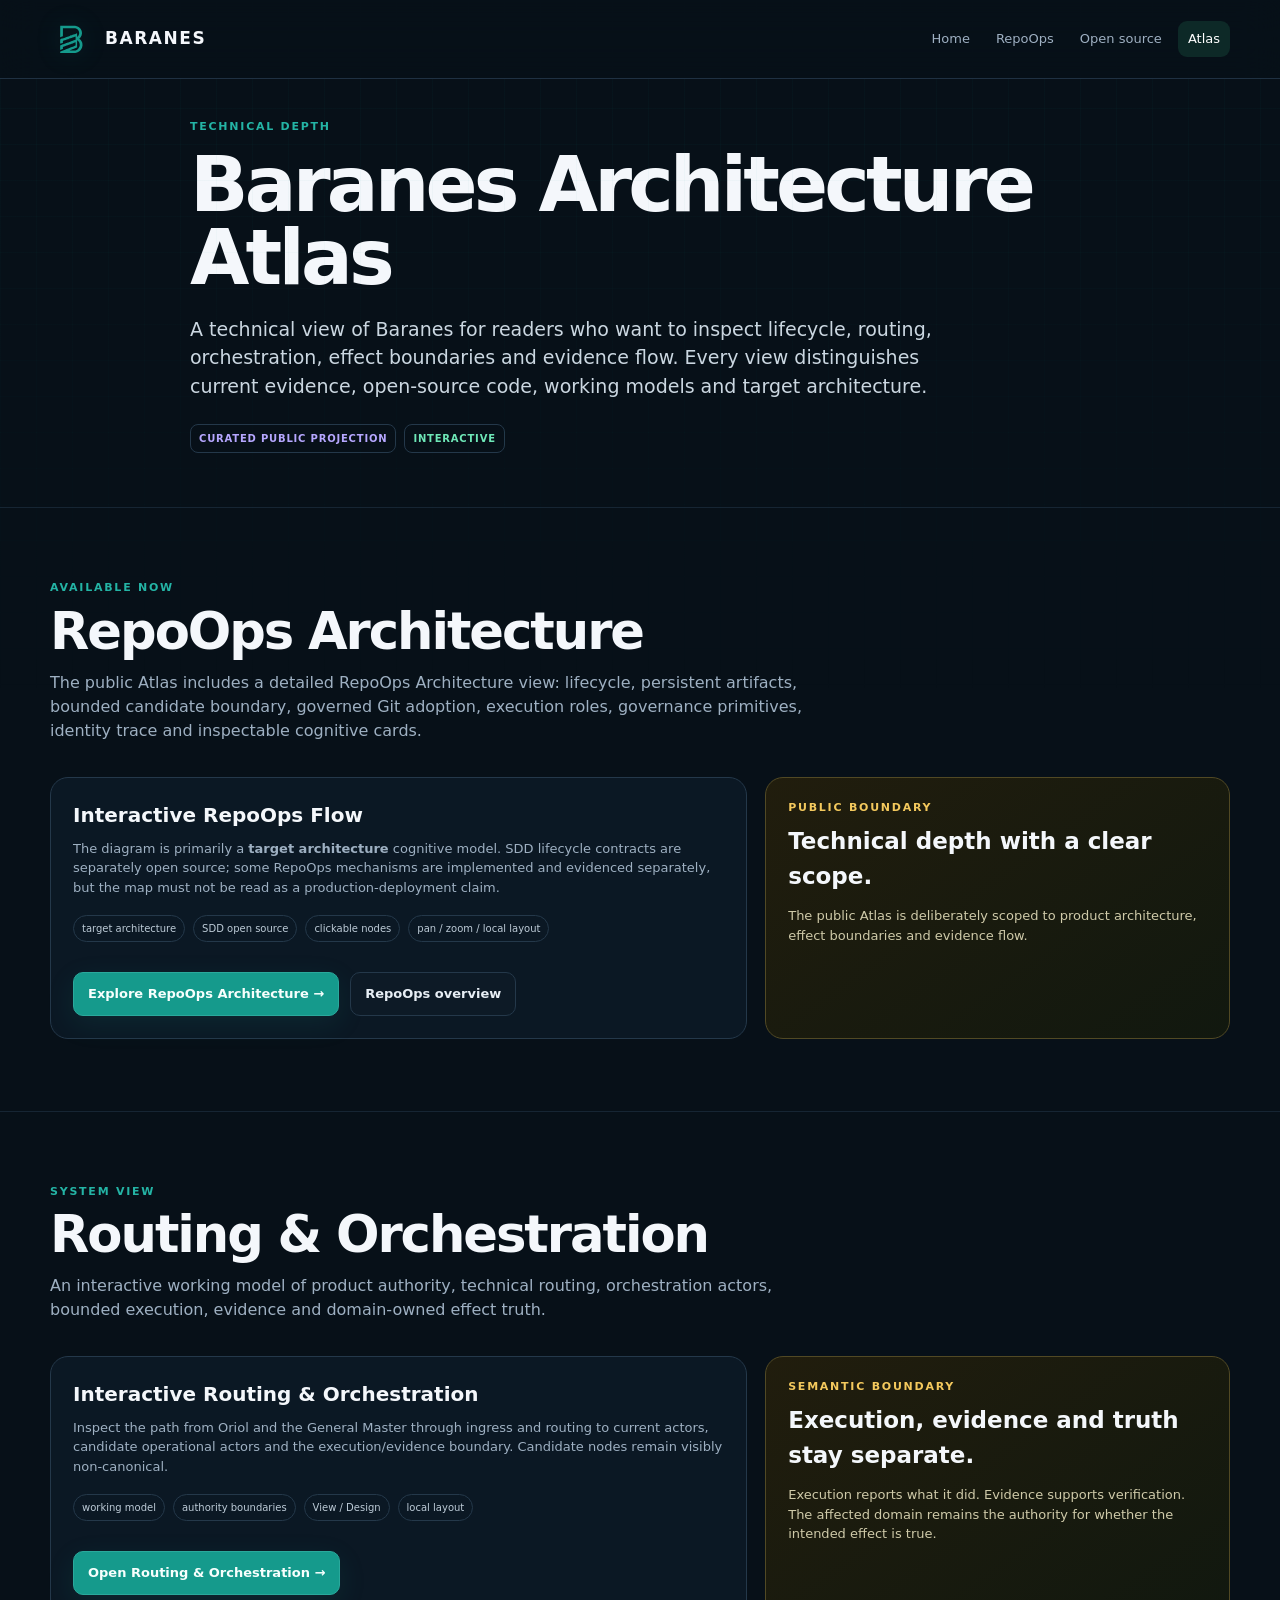
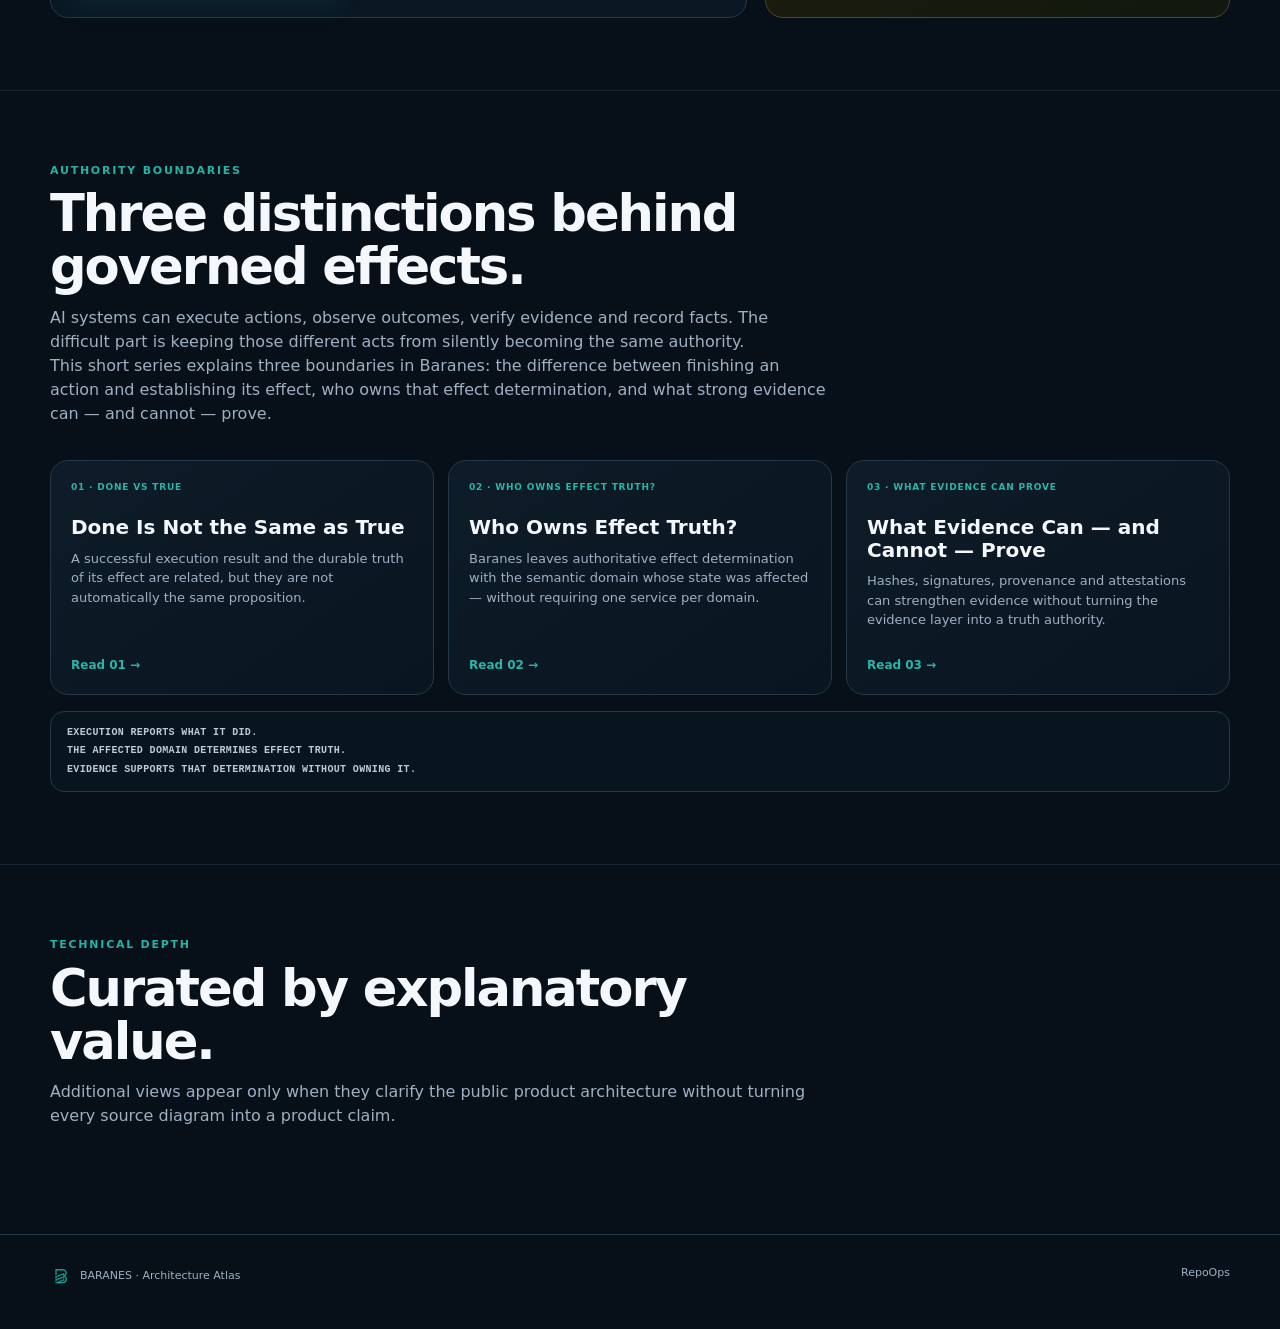
==== commit 13191245: "Add Routing & Orchestration Atlas view" ====
--- a/atlas/index.html
+++ b/atlas/index.html
@@ -1,7 +1,35 @@
 <!DOCTYPE html>
-<html lang="en"><head><meta charset="utf-8"/><meta content="width=device-width,initial-scale=1" name="viewport"/><title>Architecture Atlas — Baranes</title><meta content="Curated public technical architecture for Baranes, beginning with the interactive RepoOps target model." name="description"/><meta content="#071018" name="theme-color"/><link href="https://magronxo.github.io/baranes-site/atlas/" rel="canonical"/><meta content="Architecture Atlas — Baranes" property="og:title"/><meta content="Curated public technical architecture for Baranes, beginning with the interactive RepoOps target model." property="og:description"/><meta content="website" property="og:type"/><meta content="https://magronxo.github.io/baranes-site/atlas/" property="og:url"/><meta content="summary" name="twitter:card"/><meta content="Architecture Atlas — Baranes" name="twitter:title"/><meta content="Curated public technical architecture for Baranes, beginning with the interactive RepoOps target model." name="twitter:description"/><link href="../assets/baranes-symbol-teal.svg" rel="icon" type="image/svg+xml"/><link href="../assets/site.css" rel="stylesheet"/><link href="../assets/brand.css" rel="stylesheet"/></head><body>
+<html lang="en">
+<head>
+  <meta charset="utf-8"/>
+  <meta content="width=device-width,initial-scale=1" name="viewport"/>
+  <title>Architecture Atlas — Baranes</title>
+  <meta content="Curated public technical architecture for Baranes, including interactive RepoOps and routing/orchestration system views." name="description"/>
+  <meta content="#071018" name="theme-color"/>
+  <link href="https://magronxo.github.io/baranes-site/atlas/" rel="canonical"/>
+  <meta content="Architecture Atlas — Baranes" property="og:title"/>
+  <meta content="Curated public technical architecture for Baranes, including interactive RepoOps and routing/orchestration system views." property="og:description"/>
+  <meta content="website" property="og:type"/>
+  <meta content="https://magronxo.github.io/baranes-site/atlas/" property="og:url"/>
+  <meta content="summary" name="twitter:card"/>
+  <meta content="Architecture Atlas — Baranes" name="twitter:title"/>
+  <meta content="Curated public technical architecture for Baranes, including interactive RepoOps and routing/orchestration system views." name="twitter:description"/>
+  <link href="../assets/baranes-symbol-teal.svg" rel="icon" type="image/svg+xml"/>
+  <link href="../assets/site.css" rel="stylesheet"/>
+  <link href="../assets/brand.css" rel="stylesheet"/>
+</head>
+<body>
 <header class="topbar"><div class="shell topbar-inner"><a class="brand" href="../"><span class="brand-mark">B</span><span>BARANES</span></a><nav class="nav"><a data-nav="" href="../">Home</a><a data-nav="" href="../repoops/">RepoOps</a><a data-nav="" href="../open-source/">Open source</a><a data-nav="" href="./">Atlas</a></nav></div></header>
-<main><section class="shell page-hero"><div class="eyebrow">Technical depth</div><h1>Baranes Architecture Atlas</h1><p>A technical view of Baranes for readers who want to inspect lifecycle, effect boundaries and evidence flow. Every view distinguishes current evidence, open-source code and target architecture.</p><div class="label-row"><span class="label target">Curated public projection</span><span class="label now">Interactive</span></div></section>
-<section class="section"><div class="shell"><div class="section-head"><div class="kicker">Available now</div><h2>RepoOps Architecture</h2><p>The public Atlas starts with RepoOps Architecture: lifecycle, persistent artifacts, bounded candidate boundary, governed Git adoption, execution roles, governance primitives, identity trace and inspectable cognitive cards.</p></div><div class="proof-row"><div class="proof"><h3>Interactive RepoOps Flow</h3><p>The diagram is primarily a <b>target architecture</b> cognitive model. SDD lifecycle contracts are separately open source; some RepoOps mechanisms are implemented and evidenced separately, but the map must not be read as a production-deployment claim.</p><div class="meta"><span class="pill">target architecture</span><span class="pill">SDD open source</span><span class="pill">clickable nodes</span><span class="pill">pan / zoom / local layout</span></div><div class="cta-row"><a class="btn primary" href="./repoops/">Explore RepoOps Architecture →</a><a class="btn secondary" href="../repoops/">RepoOps overview</a></div></div><div class="callout"><div class="kicker">Public boundary</div><h3>Technical depth with a clear scope.</h3><p>The public Atlas is deliberately scoped to product architecture, effect boundaries and evidence flow.</p></div></div></div></section>
-<section class="section" id="authority-boundaries"><div class="shell"><div class="section-head"><div class="kicker">Authority boundaries</div><h2>Three distinctions behind governed effects.</h2><p>AI systems can execute actions, observe outcomes, verify evidence and record facts. The difficult part is keeping those different acts from silently becoming the same authority.</p><p>This short series explains three boundaries in Baranes: the difference between finishing an action and establishing its effect, who owns that effect determination, and what strong evidence can — and cannot — prove.</p></div><div class="series-index"><article class="series-card"><div class="num">01 · DONE VS TRUE</div><h3>Done Is Not the Same as True</h3><p>A successful execution result and the durable truth of its effect are related, but they are not automatically the same proposition.</p><a href="./done-vs-true/">Read 01 →</a></article><article class="series-card"><div class="num">02 · WHO OWNS EFFECT TRUTH?</div><h3>Who Owns Effect Truth?</h3><p>Baranes leaves authoritative effect determination with the semantic domain whose state was affected — without requiring one service per domain.</p><a href="./effect-truth/">Read 02 →</a></article><article class="series-card"><div class="num">03 · WHAT EVIDENCE CAN PROVE</div><h3>What Evidence Can — and Cannot — Prove</h3><p>Hashes, signatures, provenance and attestations can strengthen evidence without turning the evidence layer into a truth authority.</p><a href="./evidence-and-truth/">Read 03 →</a></article></div><div class="series-takeaway"><span>EXECUTION REPORTS WHAT IT DID.</span><span>THE AFFECTED DOMAIN DETERMINES EFFECT TRUTH.</span><span>EVIDENCE SUPPORTS THAT DETERMINATION WITHOUT OWNING IT.</span></div></div></section><section class="section"><div class="shell"><div class="section-head"><div class="kicker">Technical depth</div><h2>Curated by explanatory value.</h2><p>Additional views appear only when they clarify the public product architecture without turning every source diagram into a product claim.</p></div></div></section></main>
-<footer class="footer"><div class="shell footer-inner"><span>BARANES · Architecture Atlas</span><a href="../repoops/">RepoOps</a></div></footer><script src="../assets/site.js"></script></body></html>+<main>
+<section class="shell page-hero"><div class="eyebrow">Technical depth</div><h1>Baranes Architecture Atlas</h1><p>A technical view of Baranes for readers who want to inspect lifecycle, routing, orchestration, effect boundaries and evidence flow. Every view distinguishes current evidence, open-source code, working models and target architecture.</p><div class="label-row"><span class="label target">Curated public projection</span><span class="label now">Interactive</span></div></section>
+
+<section class="section"><div class="shell"><div class="section-head"><div class="kicker">Available now</div><h2>RepoOps Architecture</h2><p>The public Atlas includes a detailed RepoOps Architecture view: lifecycle, persistent artifacts, bounded candidate boundary, governed Git adoption, execution roles, governance primitives, identity trace and inspectable cognitive cards.</p></div><div class="proof-row"><div class="proof"><h3>Interactive RepoOps Flow</h3><p>The diagram is primarily a <b>target architecture</b> cognitive model. SDD lifecycle contracts are separately open source; some RepoOps mechanisms are implemented and evidenced separately, but the map must not be read as a production-deployment claim.</p><div class="meta"><span class="pill">target architecture</span><span class="pill">SDD open source</span><span class="pill">clickable nodes</span><span class="pill">pan / zoom / local layout</span></div><div class="cta-row"><a class="btn primary" href="./repoops/">Explore RepoOps Architecture →</a><a class="btn secondary" href="../repoops/">RepoOps overview</a></div></div><div class="callout"><div class="kicker">Public boundary</div><h3>Technical depth with a clear scope.</h3><p>The public Atlas is deliberately scoped to product architecture, effect boundaries and evidence flow.</p></div></div></div></section>
+
+<section class="section"><div class="shell"><div class="section-head"><div class="kicker">System view</div><h2>Routing &amp; Orchestration</h2><p>An interactive working model of product authority, technical routing, orchestration actors, bounded execution, evidence and domain-owned effect truth.</p></div><div class="proof-row"><div class="proof"><h3>Interactive Routing &amp; Orchestration</h3><p>Inspect the path from Oriol and the General Master through ingress and routing to current actors, candidate operational actors and the execution/evidence boundary. Candidate nodes remain visibly non-canonical.</p><div class="meta"><span class="pill">working model</span><span class="pill">authority boundaries</span><span class="pill">View / Design</span><span class="pill">local layout</span></div><div class="cta-row"><a class="btn primary" href="./routing-orchestration.html">Open Routing &amp; Orchestration →</a></div></div><div class="callout"><div class="kicker">Semantic boundary</div><h3>Execution, evidence and truth stay separate.</h3><p>Execution reports what it did. Evidence supports verification. The affected domain remains the authority for whether the intended effect is true.</p></div></div></div></section>
+
+<section class="section" id="authority-boundaries"><div class="shell"><div class="section-head"><div class="kicker">Authority boundaries</div><h2>Three distinctions behind governed effects.</h2><p>AI systems can execute actions, observe outcomes, verify evidence and record facts. The difficult part is keeping those different acts from silently becoming the same authority.</p><p>This short series explains three boundaries in Baranes: the difference between finishing an action and establishing its effect, who owns that effect determination, and what strong evidence can — and cannot — prove.</p></div><div class="series-index"><article class="series-card"><div class="num">01 · DONE VS TRUE</div><h3>Done Is Not the Same as True</h3><p>A successful execution result and the durable truth of its effect are related, but they are not automatically the same proposition.</p><a href="./done-vs-true/">Read 01 →</a></article><article class="series-card"><div class="num">02 · WHO OWNS EFFECT TRUTH?</div><h3>Who Owns Effect Truth?</h3><p>Baranes leaves authoritative effect determination with the semantic domain whose state was affected — without requiring one service per domain.</p><a href="./effect-truth/">Read 02 →</a></article><article class="series-card"><div class="num">03 · WHAT EVIDENCE CAN PROVE</div><h3>What Evidence Can — and Cannot — Prove</h3><p>Hashes, signatures, provenance and attestations can strengthen evidence without turning the evidence layer into a truth authority.</p><a href="./evidence-and-truth/">Read 03 →</a></article></div><div class="series-takeaway"><span>EXECUTION REPORTS WHAT IT DID.</span><span>THE AFFECTED DOMAIN DETERMINES EFFECT TRUTH.</span><span>EVIDENCE SUPPORTS THAT DETERMINATION WITHOUT OWNING IT.</span></div></div></section>
+<section class="section"><div class="shell"><div class="section-head"><div class="kicker">Technical depth</div><h2>Curated by explanatory value.</h2><p>Additional views appear only when they clarify the public product architecture without turning every source diagram into a product claim.</p></div></div></section>
+</main>
+<footer class="footer"><div class="shell footer-inner"><span>BARANES · Architecture Atlas</span><a href="../repoops/">RepoOps</a></div></footer><script src="../assets/site.js"></script>
+</body>
+</html>
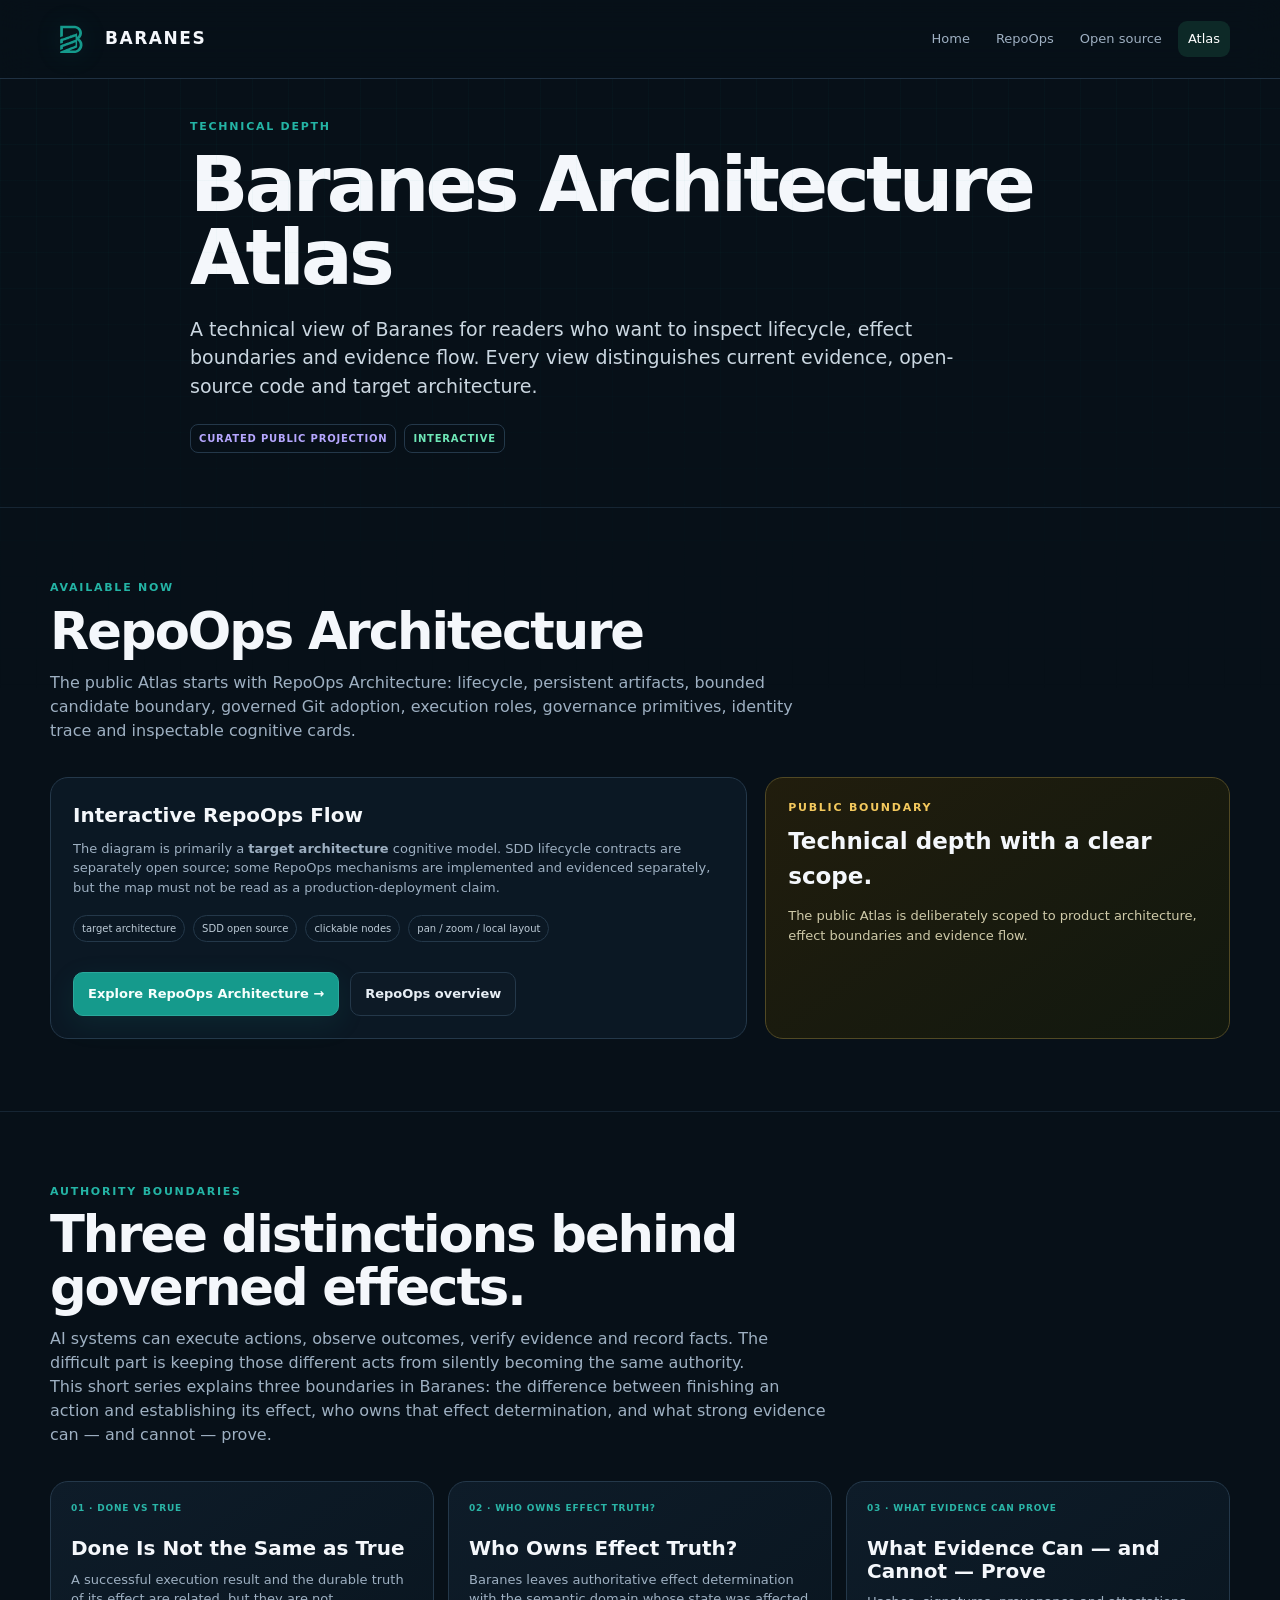
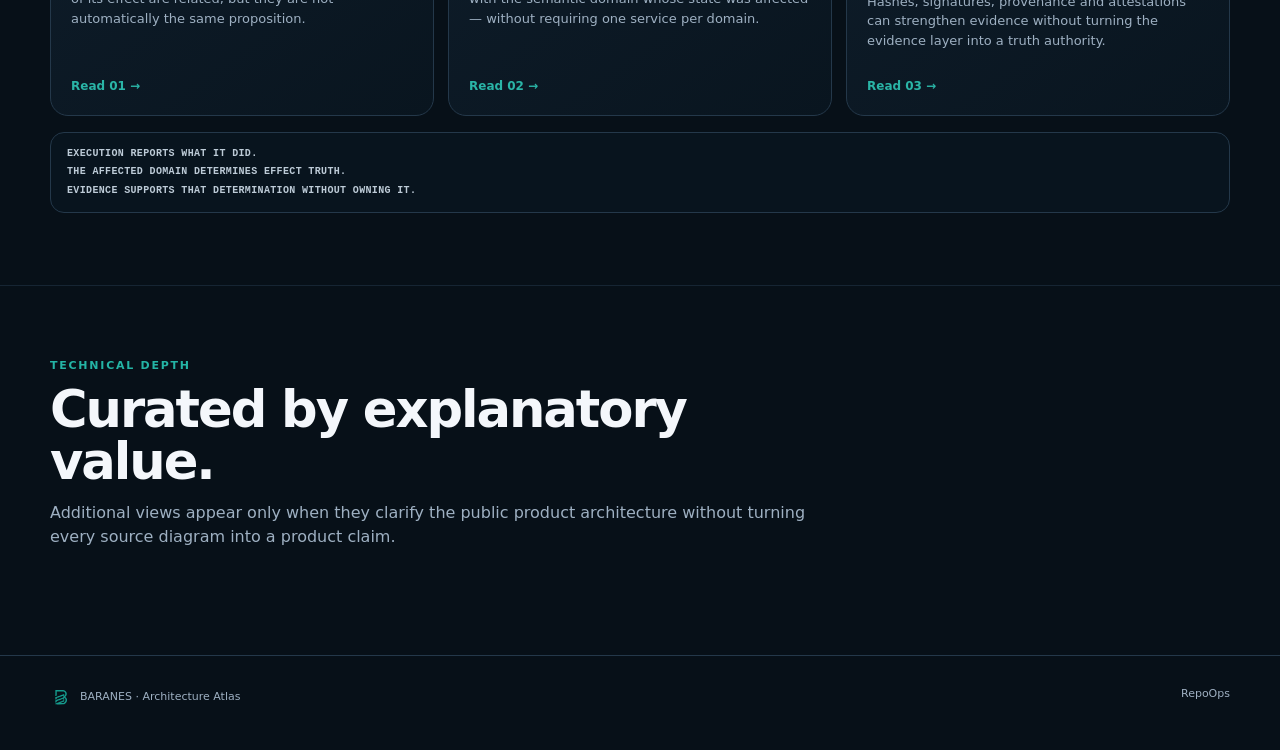
==== commit 33e76f9d: "Revert candidate routing view from public Atlas" ====
--- a/atlas/index.html
+++ b/atlas/index.html
@@ -1,35 +1,7 @@
 <!DOCTYPE html>
-<html lang="en">
-<head>
-  <meta charset="utf-8"/>
-  <meta content="width=device-width,initial-scale=1" name="viewport"/>
-  <title>Architecture Atlas — Baranes</title>
-  <meta content="Curated public technical architecture for Baranes, including interactive RepoOps and routing/orchestration system views." name="description"/>
-  <meta content="#071018" name="theme-color"/>
-  <link href="https://magronxo.github.io/baranes-site/atlas/" rel="canonical"/>
-  <meta content="Architecture Atlas — Baranes" property="og:title"/>
-  <meta content="Curated public technical architecture for Baranes, including interactive RepoOps and routing/orchestration system views." property="og:description"/>
-  <meta content="website" property="og:type"/>
-  <meta content="https://magronxo.github.io/baranes-site/atlas/" property="og:url"/>
-  <meta content="summary" name="twitter:card"/>
-  <meta content="Architecture Atlas — Baranes" name="twitter:title"/>
-  <meta content="Curated public technical architecture for Baranes, including interactive RepoOps and routing/orchestration system views." name="twitter:description"/>
-  <link href="../assets/baranes-symbol-teal.svg" rel="icon" type="image/svg+xml"/>
-  <link href="../assets/site.css" rel="stylesheet"/>
-  <link href="../assets/brand.css" rel="stylesheet"/>
-</head>
-<body>
+<html lang="en"><head><meta charset="utf-8"/><meta content="width=device-width,initial-scale=1" name="viewport"/><title>Architecture Atlas — Baranes</title><meta content="Curated public technical architecture for Baranes, beginning with the interactive RepoOps target model." name="description"/><meta content="#071018" name="theme-color"/><link href="https://magronxo.github.io/baranes-site/atlas/" rel="canonical"/><meta content="Architecture Atlas — Baranes" property="og:title"/><meta content="Curated public technical architecture for Baranes, beginning with the interactive RepoOps target model." property="og:description"/><meta content="website" property="og:type"/><meta content="https://magronxo.github.io/baranes-site/atlas/" property="og:url"/><meta content="summary" name="twitter:card"/><meta content="Architecture Atlas — Baranes" name="twitter:title"/><meta content="Curated public technical architecture for Baranes, beginning with the interactive RepoOps target model." name="twitter:description"/><link href="../assets/baranes-symbol-teal.svg" rel="icon" type="image/svg+xml"/><link href="../assets/site.css" rel="stylesheet"/><link href="../assets/brand.css" rel="stylesheet"/></head><body>
 <header class="topbar"><div class="shell topbar-inner"><a class="brand" href="../"><span class="brand-mark">B</span><span>BARANES</span></a><nav class="nav"><a data-nav="" href="../">Home</a><a data-nav="" href="../repoops/">RepoOps</a><a data-nav="" href="../open-source/">Open source</a><a data-nav="" href="./">Atlas</a></nav></div></header>
-<main>
-<section class="shell page-hero"><div class="eyebrow">Technical depth</div><h1>Baranes Architecture Atlas</h1><p>A technical view of Baranes for readers who want to inspect lifecycle, routing, orchestration, effect boundaries and evidence flow. Every view distinguishes current evidence, open-source code, working models and target architecture.</p><div class="label-row"><span class="label target">Curated public projection</span><span class="label now">Interactive</span></div></section>
-
-<section class="section"><div class="shell"><div class="section-head"><div class="kicker">Available now</div><h2>RepoOps Architecture</h2><p>The public Atlas includes a detailed RepoOps Architecture view: lifecycle, persistent artifacts, bounded candidate boundary, governed Git adoption, execution roles, governance primitives, identity trace and inspectable cognitive cards.</p></div><div class="proof-row"><div class="proof"><h3>Interactive RepoOps Flow</h3><p>The diagram is primarily a <b>target architecture</b> cognitive model. SDD lifecycle contracts are separately open source; some RepoOps mechanisms are implemented and evidenced separately, but the map must not be read as a production-deployment claim.</p><div class="meta"><span class="pill">target architecture</span><span class="pill">SDD open source</span><span class="pill">clickable nodes</span><span class="pill">pan / zoom / local layout</span></div><div class="cta-row"><a class="btn primary" href="./repoops/">Explore RepoOps Architecture →</a><a class="btn secondary" href="../repoops/">RepoOps overview</a></div></div><div class="callout"><div class="kicker">Public boundary</div><h3>Technical depth with a clear scope.</h3><p>The public Atlas is deliberately scoped to product architecture, effect boundaries and evidence flow.</p></div></div></div></section>
-
-<section class="section"><div class="shell"><div class="section-head"><div class="kicker">System view</div><h2>Routing &amp; Orchestration</h2><p>An interactive working model of product authority, technical routing, orchestration actors, bounded execution, evidence and domain-owned effect truth.</p></div><div class="proof-row"><div class="proof"><h3>Interactive Routing &amp; Orchestration</h3><p>Inspect the path from Oriol and the General Master through ingress and routing to current actors, candidate operational actors and the execution/evidence boundary. Candidate nodes remain visibly non-canonical.</p><div class="meta"><span class="pill">working model</span><span class="pill">authority boundaries</span><span class="pill">View / Design</span><span class="pill">local layout</span></div><div class="cta-row"><a class="btn primary" href="./routing-orchestration.html">Open Routing &amp; Orchestration →</a></div></div><div class="callout"><div class="kicker">Semantic boundary</div><h3>Execution, evidence and truth stay separate.</h3><p>Execution reports what it did. Evidence supports verification. The affected domain remains the authority for whether the intended effect is true.</p></div></div></div></section>
-
-<section class="section" id="authority-boundaries"><div class="shell"><div class="section-head"><div class="kicker">Authority boundaries</div><h2>Three distinctions behind governed effects.</h2><p>AI systems can execute actions, observe outcomes, verify evidence and record facts. The difficult part is keeping those different acts from silently becoming the same authority.</p><p>This short series explains three boundaries in Baranes: the difference between finishing an action and establishing its effect, who owns that effect determination, and what strong evidence can — and cannot — prove.</p></div><div class="series-index"><article class="series-card"><div class="num">01 · DONE VS TRUE</div><h3>Done Is Not the Same as True</h3><p>A successful execution result and the durable truth of its effect are related, but they are not automatically the same proposition.</p><a href="./done-vs-true/">Read 01 →</a></article><article class="series-card"><div class="num">02 · WHO OWNS EFFECT TRUTH?</div><h3>Who Owns Effect Truth?</h3><p>Baranes leaves authoritative effect determination with the semantic domain whose state was affected — without requiring one service per domain.</p><a href="./effect-truth/">Read 02 →</a></article><article class="series-card"><div class="num">03 · WHAT EVIDENCE CAN PROVE</div><h3>What Evidence Can — and Cannot — Prove</h3><p>Hashes, signatures, provenance and attestations can strengthen evidence without turning the evidence layer into a truth authority.</p><a href="./evidence-and-truth/">Read 03 →</a></article></div><div class="series-takeaway"><span>EXECUTION REPORTS WHAT IT DID.</span><span>THE AFFECTED DOMAIN DETERMINES EFFECT TRUTH.</span><span>EVIDENCE SUPPORTS THAT DETERMINATION WITHOUT OWNING IT.</span></div></div></section>
-<section class="section"><div class="shell"><div class="section-head"><div class="kicker">Technical depth</div><h2>Curated by explanatory value.</h2><p>Additional views appear only when they clarify the public product architecture without turning every source diagram into a product claim.</p></div></div></section>
-</main>
-<footer class="footer"><div class="shell footer-inner"><span>BARANES · Architecture Atlas</span><a href="../repoops/">RepoOps</a></div></footer><script src="../assets/site.js"></script>
-</body>
-</html>
+<main><section class="shell page-hero"><div class="eyebrow">Technical depth</div><h1>Baranes Architecture Atlas</h1><p>A technical view of Baranes for readers who want to inspect lifecycle, effect boundaries and evidence flow. Every view distinguishes current evidence, open-source code and target architecture.</p><div class="label-row"><span class="label target">Curated public projection</span><span class="label now">Interactive</span></div></section>
+<section class="section"><div class="shell"><div class="section-head"><div class="kicker">Available now</div><h2>RepoOps Architecture</h2><p>The public Atlas starts with RepoOps Architecture: lifecycle, persistent artifacts, bounded candidate boundary, governed Git adoption, execution roles, governance primitives, identity trace and inspectable cognitive cards.</p></div><div class="proof-row"><div class="proof"><h3>Interactive RepoOps Flow</h3><p>The diagram is primarily a <b>target architecture</b> cognitive model. SDD lifecycle contracts are separately open source; some RepoOps mechanisms are implemented and evidenced separately, but the map must not be read as a production-deployment claim.</p><div class="meta"><span class="pill">target architecture</span><span class="pill">SDD open source</span><span class="pill">clickable nodes</span><span class="pill">pan / zoom / local layout</span></div><div class="cta-row"><a class="btn primary" href="./repoops/">Explore RepoOps Architecture →</a><a class="btn secondary" href="../repoops/">RepoOps overview</a></div></div><div class="callout"><div class="kicker">Public boundary</div><h3>Technical depth with a clear scope.</h3><p>The public Atlas is deliberately scoped to product architecture, effect boundaries and evidence flow.</p></div></div></div></section>
+<section class="section" id="authority-boundaries"><div class="shell"><div class="section-head"><div class="kicker">Authority boundaries</div><h2>Three distinctions behind governed effects.</h2><p>AI systems can execute actions, observe outcomes, verify evidence and record facts. The difficult part is keeping those different acts from silently becoming the same authority.</p><p>This short series explains three boundaries in Baranes: the difference between finishing an action and establishing its effect, who owns that effect determination, and what strong evidence can — and cannot — prove.</p></div><div class="series-index"><article class="series-card"><div class="num">01 · DONE VS TRUE</div><h3>Done Is Not the Same as True</h3><p>A successful execution result and the durable truth of its effect are related, but they are not automatically the same proposition.</p><a href="./done-vs-true/">Read 01 →</a></article><article class="series-card"><div class="num">02 · WHO OWNS EFFECT TRUTH?</div><h3>Who Owns Effect Truth?</h3><p>Baranes leaves authoritative effect determination with the semantic domain whose state was affected — without requiring one service per domain.</p><a href="./effect-truth/">Read 02 →</a></article><article class="series-card"><div class="num">03 · WHAT EVIDENCE CAN PROVE</div><h3>What Evidence Can — and Cannot — Prove</h3><p>Hashes, signatures, provenance and attestations can strengthen evidence without turning the evidence layer into a truth authority.</p><a href="./evidence-and-truth/">Read 03 →</a></article></div><div class="series-takeaway"><span>EXECUTION REPORTS WHAT IT DID.</span><span>THE AFFECTED DOMAIN DETERMINES EFFECT TRUTH.</span><span>EVIDENCE SUPPORTS THAT DETERMINATION WITHOUT OWNING IT.</span></div></div></section><section class="section"><div class="shell"><div class="section-head"><div class="kicker">Technical depth</div><h2>Curated by explanatory value.</h2><p>Additional views appear only when they clarify the public product architecture without turning every source diagram into a product claim.</p></div></div></section></main>
+<footer class="footer"><div class="shell footer-inner"><span>BARANES · Architecture Atlas</span><a href="../repoops/">RepoOps</a></div></footer><script src="../assets/site.js"></script></body></html>
